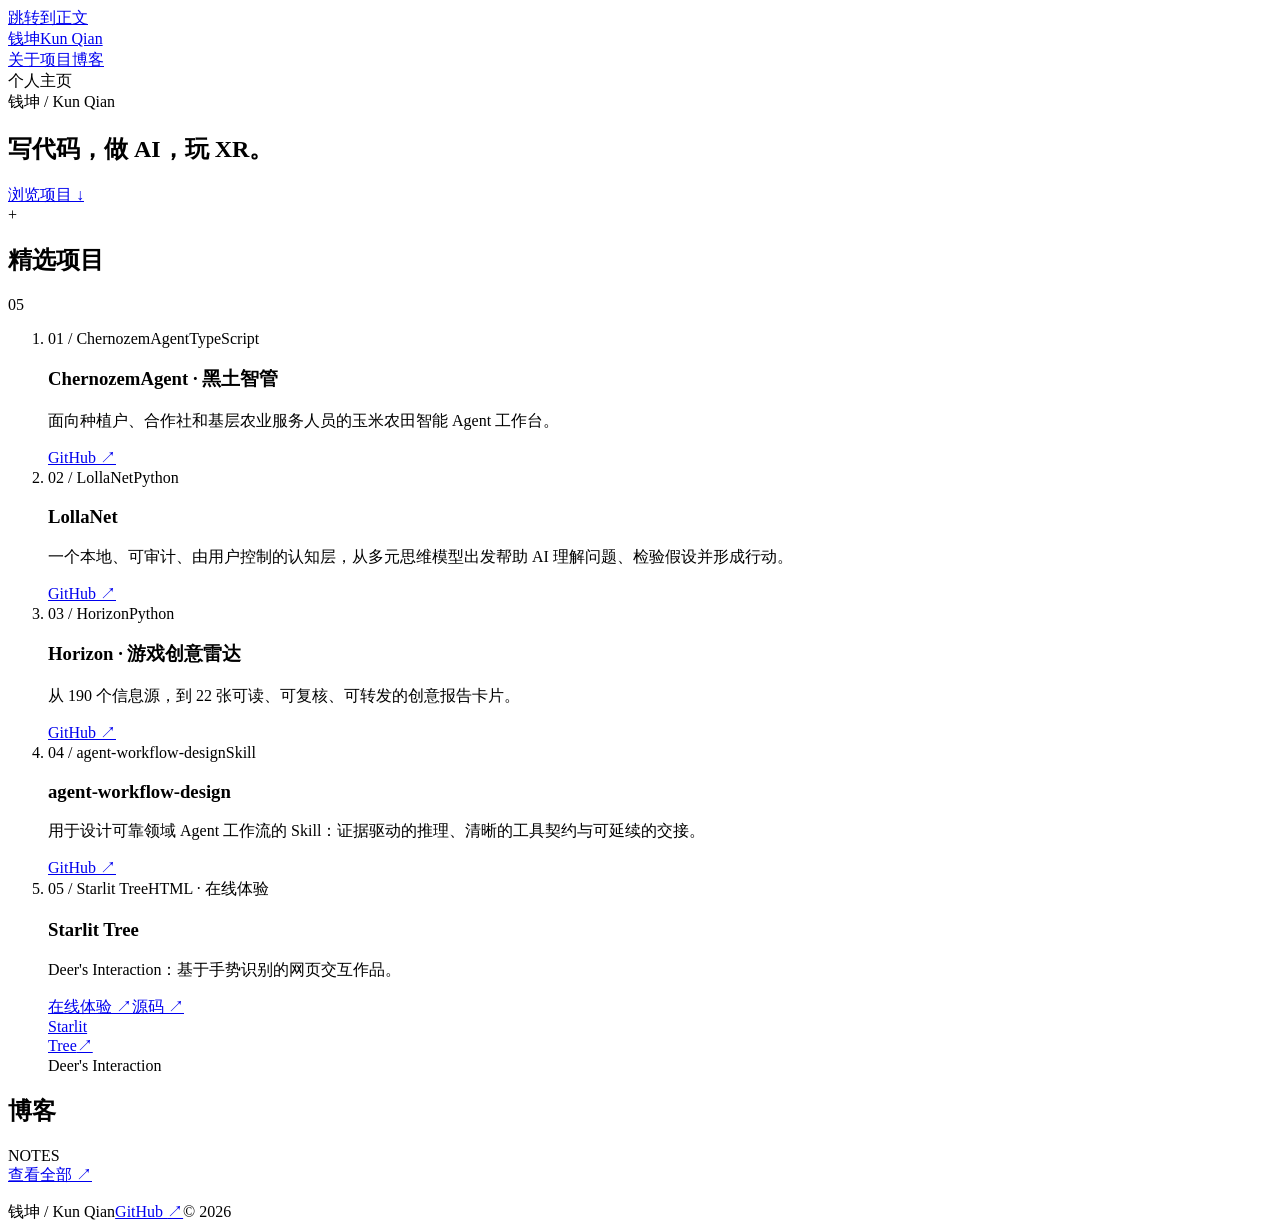
==== site/index.html @ 10a3b3a2 "Initial public site for www.qkdawn.com Static homepage, project grid, blog stub, and Starlit Tree." ====
<!doctype html>
<html lang="zh-CN">
<head>
  <meta charset="utf-8">
  <meta name="viewport" content="width=device-width, initial-scale=1">
  <meta name="color-scheme" content="light dark">
  <meta name="description" content="钱坤（Kun Qian）的项目作品集与博客。">
  <title>钱坤 · Kun Qian</title>
  <link rel="stylesheet" href="/styles.css">
</head>
<body>
  <a class="skip-link" href="#main">跳转到正文</a>
  <div class="site-shell">
    <header class="topbar">
      <a class="brand" href="/" aria-label="钱坤，返回首页"><span class="brand-cn">钱坤</span><span class="brand-en">Kun Qian</span></a>
      <nav aria-label="主导航"><a href="#about" aria-current="page">关于</a><a href="#projects">项目</a><a href="/blog">博客</a></nav>
    </header>

    <main id="main">
      <section class="hero" id="about" aria-labelledby="hero-title">
        <div class="hero-rail"><span>个人主页</span><span class="rail-line" aria-hidden="true"></span></div>
        <div class="hero-statement">
          <span class="eyebrow">钱坤 <span aria-hidden="true">/</span> Kun Qian</span>
          <h1 id="hero-title"><span>写代码，</span><span>做 <span class="tok">AI</span>，玩 <span class="tok">XR</span>。</span></h1>
          <a class="text-link hero-cta" href="#projects">浏览项目 <span aria-hidden="true">↓</span></a>
        </div>
        <div class="hero-aside" aria-hidden="true"><span class="axis-dot"></span><span class="axis-cross">+</span></div>
      </section>

      <section class="projects-section" id="projects" aria-labelledby="projects-title">
        <div class="section-ribbon"><h2 id="projects-title">精选项目</h2><span>05</span></div>
        <ol class="project-grid">
          <li class="project-cell project-one">
            <div class="project-strip"><span>01 / ChernozemAgent</span><span>TypeScript</span></div>
            <div class="project-content"><h3>ChernozemAgent <span>· 黑土智管</span></h3><p>面向种植户、合作社和基层农业服务人员的玉米农田智能 Agent 工作台。</p></div>
            <div class="project-bottom"><a href="https://github.com/qkdawn/ChernozemAgent" target="_blank" rel="noopener noreferrer">GitHub <span aria-hidden="true">↗</span></a></div>
          </li>
          <li class="project-cell project-two">
            <div class="project-strip"><span>02 / LollaNet</span><span>Python</span></div>
            <div class="project-content"><h3>LollaNet</h3><p>一个本地、可审计、由用户控制的认知层，从多元思维模型出发帮助 AI 理解问题、检验假设并形成行动。</p></div>
            <div class="project-bottom"><a href="https://github.com/qkdawn/LollaNet" target="_blank" rel="noopener noreferrer">GitHub <span aria-hidden="true">↗</span></a></div>
          </li>
          <li class="project-cell project-three">
            <div class="project-strip"><span>03 / Horizon</span><span>Python</span></div>
            <div class="project-content"><h3>Horizon <span>· 游戏创意雷达</span></h3><p>从 190 个信息源，到 22 张可读、可复核、可转发的创意报告卡片。</p></div>
            <div class="project-bottom"><a href="https://github.com/qkdawn/InforDetection" target="_blank" rel="noopener noreferrer">GitHub <span aria-hidden="true">↗</span></a></div>
          </li>
          <li class="project-cell project-four">
            <div class="project-strip"><span>04 / agent-workflow-design</span><span>Skill</span></div>
            <div class="project-content"><h3>agent-workflow-design</h3><p>用于设计可靠领域 Agent 工作流的 Skill：证据驱动的推理、清晰的工具契约与可延续的交接。</p></div>
            <div class="project-bottom"><a href="https://github.com/qkdawn/agent-workflow-design" target="_blank" rel="noopener noreferrer">GitHub <span aria-hidden="true">↗</span></a></div>
          </li>
          <li class="project-cell project-five">
            <div class="project-strip"><span>05 / Starlit Tree</span><span>HTML · 在线体验</span></div>
            <div class="starlit-layout">
              <div class="project-content"><h3>Starlit Tree</h3><p>Deer's Interaction：基于手势识别的网页交互作品。</p><div class="starlit-actions"><a href="/starlit">在线体验 <span aria-hidden="true">↗</span></a><a href="https://github.com/qkdawn/Starlit-Tree" target="_blank" rel="noopener noreferrer">源码 <span aria-hidden="true">↗</span></a></div></div>
              <a class="starlit-visual" href="/starlit" aria-label="打开 Starlit Tree 在线体验"><span class="visual-frame" aria-hidden="true"><span class="star-point point-a"></span><span class="star-point point-b"></span><span class="star-point point-c"></span><span class="star-point point-d"></span><span class="star-point point-e"></span><span class="star-point point-f"></span><span class="star-trace trace-a"></span><span class="star-trace trace-b"></span><span class="star-trace trace-c"></span><span class="visual-word">Starlit<br>Tree<span>↗</span></span></span></a>
            </div>
            <div class="project-bottom"><span>Deer's Interaction</span></div>
          </li>
        </ol>
      </section>

      <section class="writing-section" id="blog" aria-labelledby="blog-title">
        <div class="section-ribbon"><h2 id="blog-title">博客</h2><span>NOTES</span></div>
        <div class="writing-layout"><div class="writing-intro"><a class="text-link" href="/blog">查看全部 <span aria-hidden="true">↗</span></a></div><ul class="posts" id="posts"></ul></div>
      </section>
    </main>

    <footer class="footer"><span>钱坤 <span class="footer-slash">/</span> Kun Qian</span><a href="https://github.com/qkdawn" target="_blank" rel="noopener noreferrer">GitHub <span aria-hidden="true">↗</span></a><span>© 2026</span></footer>
  </div>
  <script src="/blog/posts.js"></script>
  <script>renderPosts(document.getElementById('posts'), 3);</script>
</body>
</html>
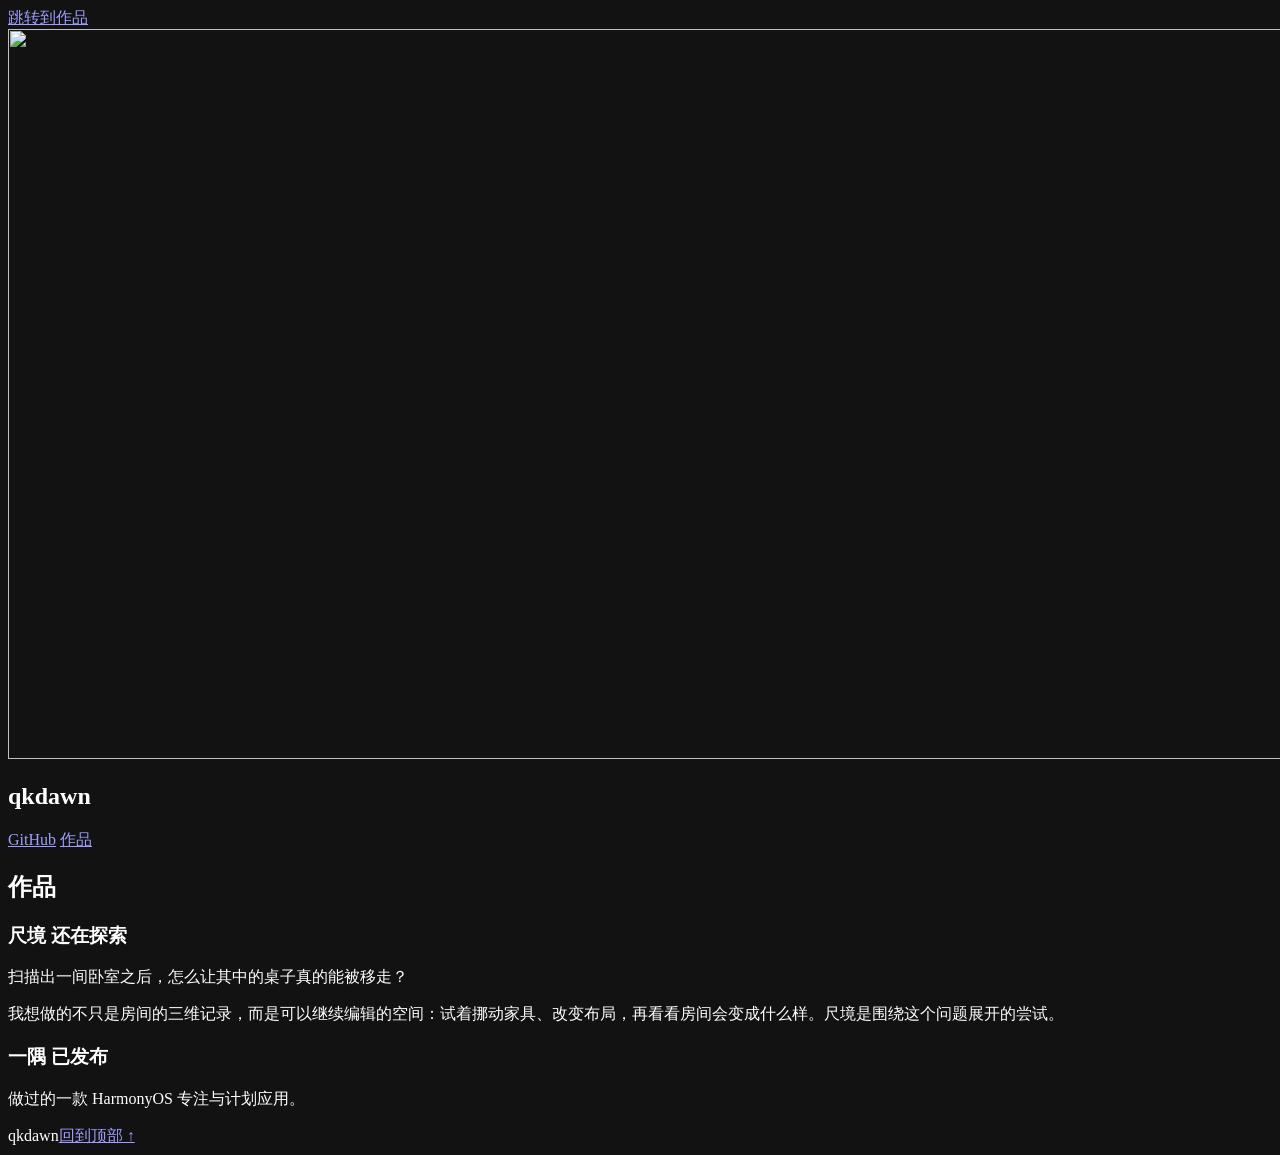
==== commit 488c5eb4: "Publish the stairwell homepage" ====
--- a/site/index.html
+++ b/site/index.html
@@ -3,73 +3,40 @@
 <head>
   <meta charset="utf-8">
   <meta name="viewport" content="width=device-width, initial-scale=1">
-  <meta name="color-scheme" content="light dark">
-  <meta name="description" content="钱坤（Kun Qian）的项目作品集与博客。">
-  <title>钱坤 · Kun Qian</title>
-  <link rel="stylesheet" href="/styles.css">
+  <meta name="color-scheme" content="dark">
+  <meta name="description" content="qkdawn 的个人主页。">
+  <title>qkdawn</title>
+  <link rel="stylesheet" href="/home.css">
+  <script src="/wall-plane.js" defer></script>
 </head>
 <body>
-  <a class="skip-link" href="#main">跳转到正文</a>
-  <div class="site-shell">
-    <header class="topbar">
-      <a class="brand" href="/" aria-label="钱坤，返回首页"><span class="brand-cn">钱坤</span><span class="brand-en">Kun Qian</span></a>
-      <nav aria-label="主导航"><a href="#about" aria-current="page">关于</a><a href="#projects">项目</a><a href="/blog">博客</a></nav>
-    </header>
-
-    <main id="main">
-      <section class="hero" id="about" aria-labelledby="hero-title">
-        <div class="hero-rail"><span>个人主页</span><span class="rail-line" aria-hidden="true"></span></div>
-        <div class="hero-statement">
-          <span class="eyebrow">钱坤 <span aria-hidden="true">/</span> Kun Qian</span>
-          <h1 id="hero-title"><span>写代码，</span><span>做 <span class="tok">AI</span>，玩 <span class="tok">XR</span>。</span></h1>
-          <a class="text-link hero-cta" href="#projects">浏览项目 <span aria-hidden="true">↓</span></a>
+  <a class="skip" href="#work">跳转到作品</a>
+  <main>
+    <section class="hero" aria-labelledby="name">
+      <img class="hero-art" src="/school-window-wide-strokes.webp" alt="" width="1700" height="730" fetchpriority="high">
+      <header class="identity">
+        <div class="wall-print">
+          <h1 id="name">qkdawn</h1>
+          <nav aria-label="主导航">
+            <a href="https://github.com/qkdawn" target="_blank" rel="noopener noreferrer">GitHub</a>
+            <a href="#work">作品</a>
+          </nav>
         </div>
-        <div class="hero-aside" aria-hidden="true"><span class="axis-dot"></span><span class="axis-cross">+</span></div>
-      </section>
-
-      <section class="projects-section" id="projects" aria-labelledby="projects-title">
-        <div class="section-ribbon"><h2 id="projects-title">精选项目</h2><span>05</span></div>
-        <ol class="project-grid">
-          <li class="project-cell project-one">
-            <div class="project-strip"><span>01 / ChernozemAgent</span><span>TypeScript</span></div>
-            <div class="project-content"><h3>ChernozemAgent <span>· 黑土智管</span></h3><p>面向种植户、合作社和基层农业服务人员的玉米农田智能 Agent 工作台。</p></div>
-            <div class="project-bottom"><a href="https://github.com/qkdawn/ChernozemAgent" target="_blank" rel="noopener noreferrer">GitHub <span aria-hidden="true">↗</span></a></div>
-          </li>
-          <li class="project-cell project-two">
-            <div class="project-strip"><span>02 / LollaNet</span><span>Python</span></div>
-            <div class="project-content"><h3>LollaNet</h3><p>一个本地、可审计、由用户控制的认知层，从多元思维模型出发帮助 AI 理解问题、检验假设并形成行动。</p></div>
-            <div class="project-bottom"><a href="https://github.com/qkdawn/LollaNet" target="_blank" rel="noopener noreferrer">GitHub <span aria-hidden="true">↗</span></a></div>
-          </li>
-          <li class="project-cell project-three">
-            <div class="project-strip"><span>03 / Horizon</span><span>Python</span></div>
-            <div class="project-content"><h3>Horizon <span>· 游戏创意雷达</span></h3><p>从 190 个信息源，到 22 张可读、可复核、可转发的创意报告卡片。</p></div>
-            <div class="project-bottom"><a href="https://github.com/qkdawn/InforDetection" target="_blank" rel="noopener noreferrer">GitHub <span aria-hidden="true">↗</span></a></div>
-          </li>
-          <li class="project-cell project-four">
-            <div class="project-strip"><span>04 / agent-workflow-design</span><span>Skill</span></div>
-            <div class="project-content"><h3>agent-workflow-design</h3><p>用于设计可靠领域 Agent 工作流的 Skill：证据驱动的推理、清晰的工具契约与可延续的交接。</p></div>
-            <div class="project-bottom"><a href="https://github.com/qkdawn/agent-workflow-design" target="_blank" rel="noopener noreferrer">GitHub <span aria-hidden="true">↗</span></a></div>
-          </li>
-          <li class="project-cell project-five">
-            <div class="project-strip"><span>05 / Starlit Tree</span><span>HTML · 在线体验</span></div>
-            <div class="starlit-layout">
-              <div class="project-content"><h3>Starlit Tree</h3><p>Deer's Interaction：基于手势识别的网页交互作品。</p><div class="starlit-actions"><a href="/starlit">在线体验 <span aria-hidden="true">↗</span></a><a href="https://github.com/qkdawn/Starlit-Tree" target="_blank" rel="noopener noreferrer">源码 <span aria-hidden="true">↗</span></a></div></div>
-              <a class="starlit-visual" href="/starlit" aria-label="打开 Starlit Tree 在线体验"><span class="visual-frame" aria-hidden="true"><span class="star-point point-a"></span><span class="star-point point-b"></span><span class="star-point point-c"></span><span class="star-point point-d"></span><span class="star-point point-e"></span><span class="star-point point-f"></span><span class="star-trace trace-a"></span><span class="star-trace trace-b"></span><span class="star-trace trace-c"></span><span class="visual-word">Starlit<br>Tree<span>↗</span></span></span></a>
-            </div>
-            <div class="project-bottom"><span>Deer's Interaction</span></div>
-          </li>
-        </ol>
-      </section>
-
-      <section class="writing-section" id="blog" aria-labelledby="blog-title">
-        <div class="section-ribbon"><h2 id="blog-title">博客</h2><span>NOTES</span></div>
-        <div class="writing-layout"><div class="writing-intro"><a class="text-link" href="/blog">查看全部 <span aria-hidden="true">↗</span></a></div><ul class="posts" id="posts"></ul></div>
-      </section>
-    </main>
-
-    <footer class="footer"><span>钱坤 <span class="footer-slash">/</span> Kun Qian</span><a href="https://github.com/qkdawn" target="_blank" rel="noopener noreferrer">GitHub <span aria-hidden="true">↗</span></a><span>© 2026</span></footer>
-  </div>
-  <script src="/blog/posts.js"></script>
-  <script>renderPosts(document.getElementById('posts'), 3);</script>
+      </header>
+    </section>
+    <section class="work" id="work" aria-labelledby="work-title">
+      <h2 id="work-title">作品</h2>
+      <article>
+        <h3>尺境 <span>还在探索</span></h3>
+        <p>扫描出一间卧室之后，怎么让其中的桌子真的能被移走？</p>
+        <p class="secondary">我想做的不只是房间的三维记录，而是可以继续编辑的空间：试着挪动家具、改变布局，再看看房间会变成什么样。尺境是围绕这个问题展开的尝试。</p>
+      </article>
+      <article>
+        <h3>一隅 <span>已发布</span></h3>
+        <p>做过的一款 HarmonyOS 专注与计划应用。</p>
+      </article>
+      <footer><span>qkdawn</span><a href="#name">回到顶部 ↑</a></footer>
+    </section>
+  </main>
 </body>
 </html>
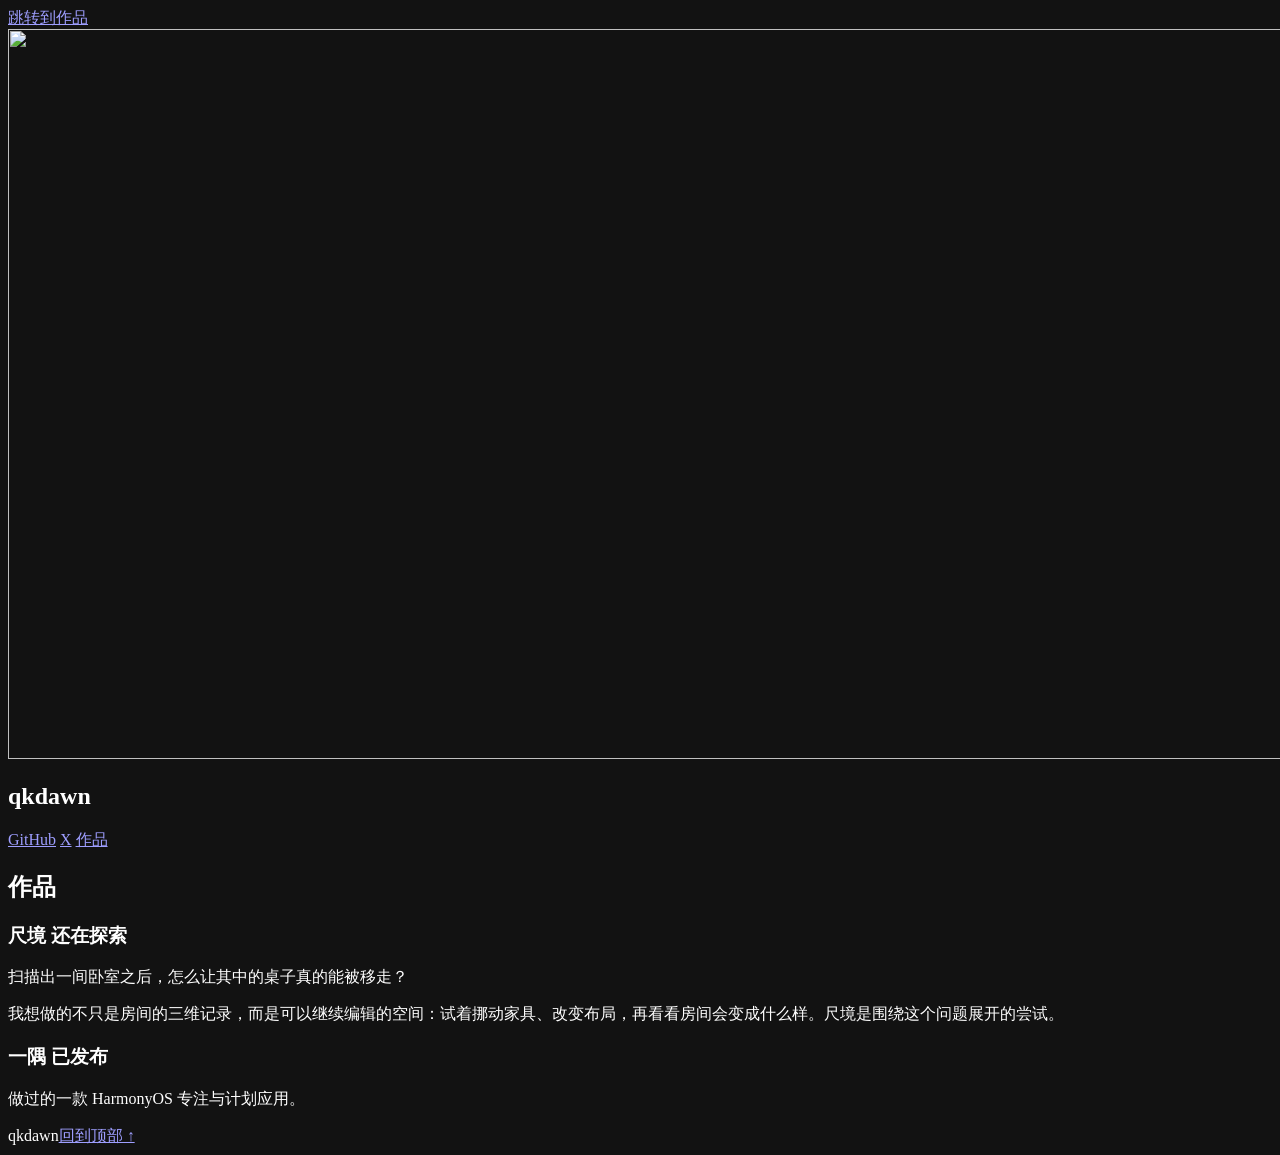
==== commit 5755f054: "Add X profile link to the homepage" ====
--- a/site/index.html
+++ b/site/index.html
@@ -19,6 +19,7 @@
           <h1 id="name">qkdawn</h1>
           <nav aria-label="主导航">
             <a href="https://github.com/qkdawn" target="_blank" rel="noopener noreferrer">GitHub</a>
+            <a href="https://x.com/qkdawnx" aria-label="X 个人主页" target="_blank" rel="noopener noreferrer">X</a>
             <a href="#work">作品</a>
           </nav>
         </div>
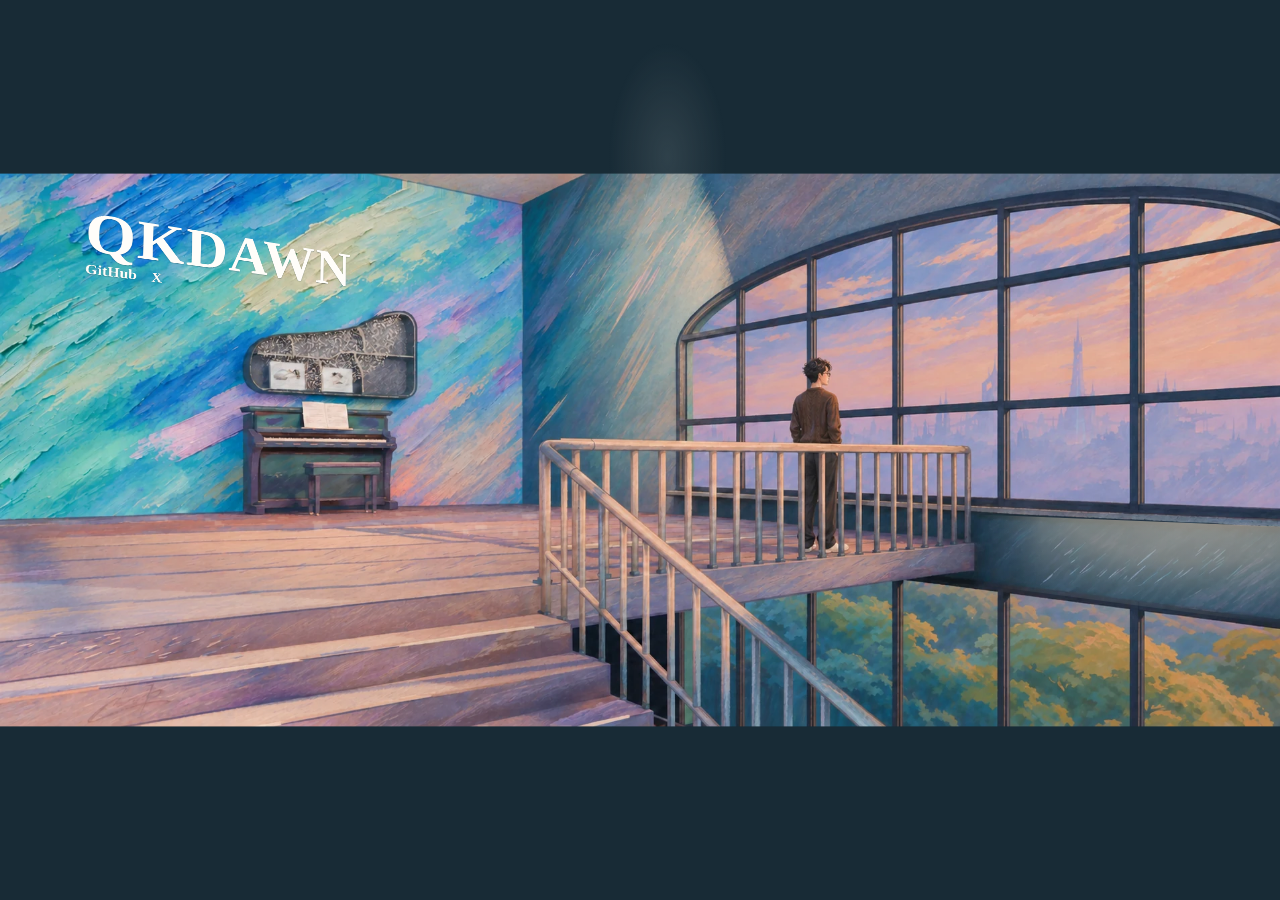
==== commit 874806a1: "Refresh homepage with the approved window-light scene" ====
--- a/site/index.html
+++ b/site/index.html
@@ -6,38 +6,241 @@
   <meta name="color-scheme" content="dark">
   <meta name="description" content="qkdawn 的个人主页。">
   <title>qkdawn</title>
-  <link rel="stylesheet" href="/home.css">
-  <script src="/wall-plane.js" defer></script>
+  <style>/* The school window is part of one continuous painted surface. */
+:root {
+  color-scheme: dark;
+  --ground: #203436;
+  --ink: #f1ebdc;
+  --muted: #c0cbc3;
+  font-family: -apple-system, BlinkMacSystemFont, "Segoe UI", "PingFang SC", "Microsoft YaHei", sans-serif;
+  -webkit-text-size-adjust: 100%;
+}
+* { box-sizing: border-box; }
+html { scroll-padding-top: 26px; }
+body { margin: 0; background: var(--ground); color: var(--ink); font-size: 15px; line-height: 1.95; }
+a { color: inherit; text-decoration: none; }
+a:hover { text-decoration: underline; text-underline-offset: 5px; }
+a:focus-visible { outline: 2px solid #edce9f; outline-offset: 5px; }
+.skip { position: absolute; top: -80px; left: 20px; padding: 8px 14px; background: var(--ground); z-index: 5; }
+.skip:focus { top: 15px; }
+.hero { position: relative; display: grid; align-items: center; min-height: clamp(545px, 47vw, 900px); isolation: isolate; overflow: hidden; }
+.hero-art { position: absolute; inset: 0; width: 100%; height: 100%; object-fit: cover; object-position: 23% 50%; z-index: -2; }
+.hero::before { content: ""; position: absolute; inset: 0; z-index: -1; pointer-events: none; background: linear-gradient(0deg,var(--ground) 1%,transparent 11%); }
+.identity { width: min(82%, 1260px); margin-inline: auto; padding-bottom: clamp(45px, 9vw, 130px); }
+h1 { font-family: Georgia, "Times New Roman", serif; font-size: clamp(61px, 7.2vw, 104px); line-height: 1.04; font-weight: 400; letter-spacing: -.065em; margin: 0 0 17px; }
+nav { display: flex; gap: 28px; align-items: center; white-space: nowrap; font-size: 13px; }
+nav a { display: inline-flex; align-items: center; min-height: 44px; }
+.work { width: min(calc(100% - 48px), 680px); margin: 0 auto; padding: 52px 0 36px; }
+h2 { font-size: 12px; font-weight: 400; color: var(--muted); letter-spacing: .1em; margin: 0 0 34px; }
+article { padding: 0 0 28px; margin-bottom: 32px; border-bottom: 1px solid #9fb6aa38; }
+h3 { font-size: 18px; font-weight: 500; margin: 0 0 18px; }
+h3 span { color: var(--muted); font-size: 11px; font-weight: 400; margin-left: 17px; }
+p { margin: 0 0 13px; }
+.secondary { color: var(--muted); font-size: 14px; }
+footer { display: flex; justify-content: space-between; color: var(--muted); font-size: 11px; padding-top: 27px; }
+footer a { padding: 6px 0 6px 10px; }
+@media (orientation: portrait) {
+  .hero { min-height: clamp(470px, 64svh, 550px); align-items: start; }
+  .identity { padding: 73px 0 0; }
+  h1 { font-size: clamp(54px, 12vw, 75px); margin-bottom: 8px; }
+  nav { gap: 22px; }
+  .hero-art { top: 120px; bottom: 0; height: calc(100% - 120px); object-position: 57% 50%;
+    mask-image: linear-gradient(transparent,#000 27%); }
+  .hero::before { background: linear-gradient(0deg,var(--ground) 1%,transparent 21%); }
+  .work { padding-top: 23px; }
+}
+/* The full lockup shares the calibrated wall plane on desktop. */
+@media screen and (orientation: landscape) {
+  .wall-print { color: #eee3cc; }
+  .has-wall-plane .wall-print {
+    position: absolute;
+    top: 0; left: 0;
+    width: 425px; height: 190px;
+    transform-origin: 0 0;
+    transform: var(--wall-transform);
+  }
+  .has-wall-plane .wall-print h1 {
+    font-size: 127px;
+    line-height: 1;
+    margin: 0 0 12px;
+    opacity: .93;
+  }
+  .has-wall-plane .wall-print nav {
+    font-size: 20px;
+    gap: 34px;
+  }
+  .has-wall-plane .wall-print nav a { min-height: 50px; }
+}
+@media print { .skip { display: none; } }
+
+:root {--ground:#182b36}
+.hero {min-height:0;display:block;aspect-ratio:1908/824}
+.hero-art {top:0;height:100%;object-position:50% center;mask-image:none}
+.hero::before {background:linear-gradient(180deg, #14273835 0%, transparent 33%, transparent 88%, #182b36 100%);}
+.identity {position:absolute;inset:12% auto auto 9%;width:auto;margin:0;padding:0}
+.wall-print {color:#fff1d9;text-shadow:0 1px 2px #152937,0 3px 12px #15293782}
+h1 {font-size:clamp(39px,5.25vw,85px);margin:0}
+nav {gap:18px}
+nav a {font-size:13px;min-height:38px}
+@media(orientation: portrait) {
+ .hero {aspect-ratio:auto;height:clamp(480px,73svh,680px)}
+ .hero-art {object-position:60% 50%}
+ .hero::before {background:linear-gradient(180deg,#182b36e8 0%,#182b3638 31%,transparent 43%,transparent 84%,#182b36 100%)}
+ .identity {inset:5% auto auto 7%}
+ h1 {font-size:clamp(42px,10vw,62px)}
+}
+
+/* One viewport; keep the complete artwork on large screens. */
+html,body {margin:0}
+.hero {height:100vh;height:100svh;aspect-ratio:auto}
+.hero-art {object-fit:contain}
+.hero::before {background:none}
+.identity {inset:max(7%, calc((100% - 43.19vw) / 2 + 4vw)) auto auto 9%}
+@media(orientation: portrait) {
+  .hero-art {object-fit:cover;object-position:60% 50%}
+  .hero::before {background:linear-gradient(180deg,#182b36df 0%,#182b3630 24%,transparent 39%)}
+  .identity {inset:max(5%, env(safe-area-inset-top)) auto auto 7%}
+}
+
+.room-views{display:none}
+@media(orientation: portrait){
+.hero{touch-action:pan-y pinch-zoom}
+.hero-art{object-position:19.5% 50%;transition:object-position .52s ease-in-out}
+.hero[data-view="window"] .hero-art{object-position:67% 50%}
+.room-views{display:flex;position:absolute;bottom:max(16px,env(safe-area-inset-bottom));left:50%;transform:translateX(-50%);z-index:1;padding:3px;gap:2px;border:1px solid #f1dec660;border-radius:24px;background:#142732ea}
+.room-views button{font:inherit;font-size:13px;min-height:44px;border:0;border-radius:20px;padding:0 16px;white-space:nowrap;color:#f2e8dc;background:transparent;cursor:pointer}
+.room-views button[aria-pressed="true"]{background:#f4e3cb;color:#172936}
+.room-views button:focus-visible{outline:2px solid #e9bf7c;outline-offset:3px}
+}
+@media(prefers-reduced-motion:reduce){.hero-art{transition:none}}
+
+.room-art {position:absolute;inset:0;width:100%;height:100%;z-index:0;display:block}
+.wall-ink {fill:#152e3c;stroke:#fcdeb0;stroke-width:.7px;stroke-opacity:.23;paint-order:stroke;mix-blend-mode:multiply}
+.imprint-name {font:700 55px Georgia,"Times New Roman",serif;letter-spacing:.055em}
+.wall-link {font:600 19px Georgia,"Times New Roman",serif;outline:none}
+.wall-link:focus-visible rect {stroke:#172e42;stroke-width:2px;stroke-opacity:1}
+.wall-link:hover text,.wall-link:focus-visible text {text-decoration:underline}
+@media(orientation: portrait) {
+  .room-art {--canvas:max(100vw,231.5534vh);--canvas:max(100vw,231.5534svh);left:calc((100vw - var(--canvas)) * .195);width:var(--canvas);transition:left .52s ease-in-out}
+  .hero[data-view="window"] .room-art {left:calc((100vw - var(--canvas)) * .67)}
+}
+@media(prefers-reduced-motion:reduce){.room-art{transition:none}}
+
+.print-layer { pointer-events:none; mix-blend-mode:multiply; }
+.wall-ink3d {position:absolute;inset:0 auto auto 0;width:424px;height:80px;transform-origin:0 0; color:#152e3c; pointer-events:none;text-shadow:0 .6px #e7d8af65; }
+.wall-ink3d h1 {font:700 54px/1.04 Georgia,"Times New Roman",serif;letter-spacing:.02em;margin:0}
+.wall-ink3d nav {margin:0;gap:16px}
+.wall-ink3d a.wall-link {pointer-events:auto;min-height:32px;font:600 22px Georgia,"Times New Roman",serif;padding-inline:2px 8px}
+.wall-ink3d a.wall-link:focus-visible {outline:2px solid #183447;outline-offset:2px}
+
+.print-layer {mix-blend-mode:normal}
+.wall-ink3d {transform:var(--wall-wide);color:#fffdf9;text-shadow:0 1px 2px #17344066}
+.wall-ink3d h1 {font-size:70px;line-height:1.01}
+.wall-ink3d a.wall-link {font-size:24px}
+.wall-ink3d a.wall-link:focus-visible {outline-color:#fffdf9}
+@media(orientation: landscape) {
+ .wall-ink3d {width:600px}
+ .wall-ink3d h1 {font-size:112px}
+ .wall-ink3d a.wall-link {font-size:27px}
+}
+@media(orientation: portrait) {
+ .wall-ink3d {transform:var(--wall-phone)}
+ .wall-ink3d h1 {font-size:66px}
+}
+</style>
 </head>
 <body>
-  <a class="skip" href="#work">跳转到作品</a>
   <main>
-    <section class="hero" aria-labelledby="name">
-      <img class="hero-art" src="/school-window-wide-strokes.webp" alt="" width="1700" height="730" fetchpriority="high">
-      <header class="identity">
-        <div class="wall-print">
-          <h1 id="name">qkdawn</h1>
-          <nav aria-label="主导航">
-            <a href="https://github.com/qkdawn" target="_blank" rel="noopener noreferrer">GitHub</a>
-            <a href="https://x.com/qkdawnx" aria-label="X 个人主页" target="_blank" rel="noopener noreferrer">X</a>
-            <a href="#work">作品</a>
-          </nav>
-        </div>
-      </header>
-    </section>
-    <section class="work" id="work" aria-labelledby="work-title">
-      <h2 id="work-title">作品</h2>
-      <article>
-        <h3>尺境 <span>还在探索</span></h3>
-        <p>扫描出一间卧室之后，怎么让其中的桌子真的能被移走？</p>
-        <p class="secondary">我想做的不只是房间的三维记录，而是可以继续编辑的空间：试着挪动家具、改变布局，再看看房间会变成什么样。尺境是围绕这个问题展开的尝试。</p>
-      </article>
-      <article>
-        <h3>一隅 <span>已发布</span></h3>
-        <p>做过的一款 HarmonyOS 专注与计划应用。</p>
-      </article>
-      <footer><span>qkdawn</span><a href="#name">回到顶部 ↑</a></footer>
-    </section>
+    <section class="hero" data-view="piano" aria-labelledby="name">
+      <svg class="room-art" width="1908" height="824" viewBox="0 0 1908 824" preserveAspectRatio="xMidYMid meet" aria-label="晚霞下的琴房">
+  <image href="[data-uri]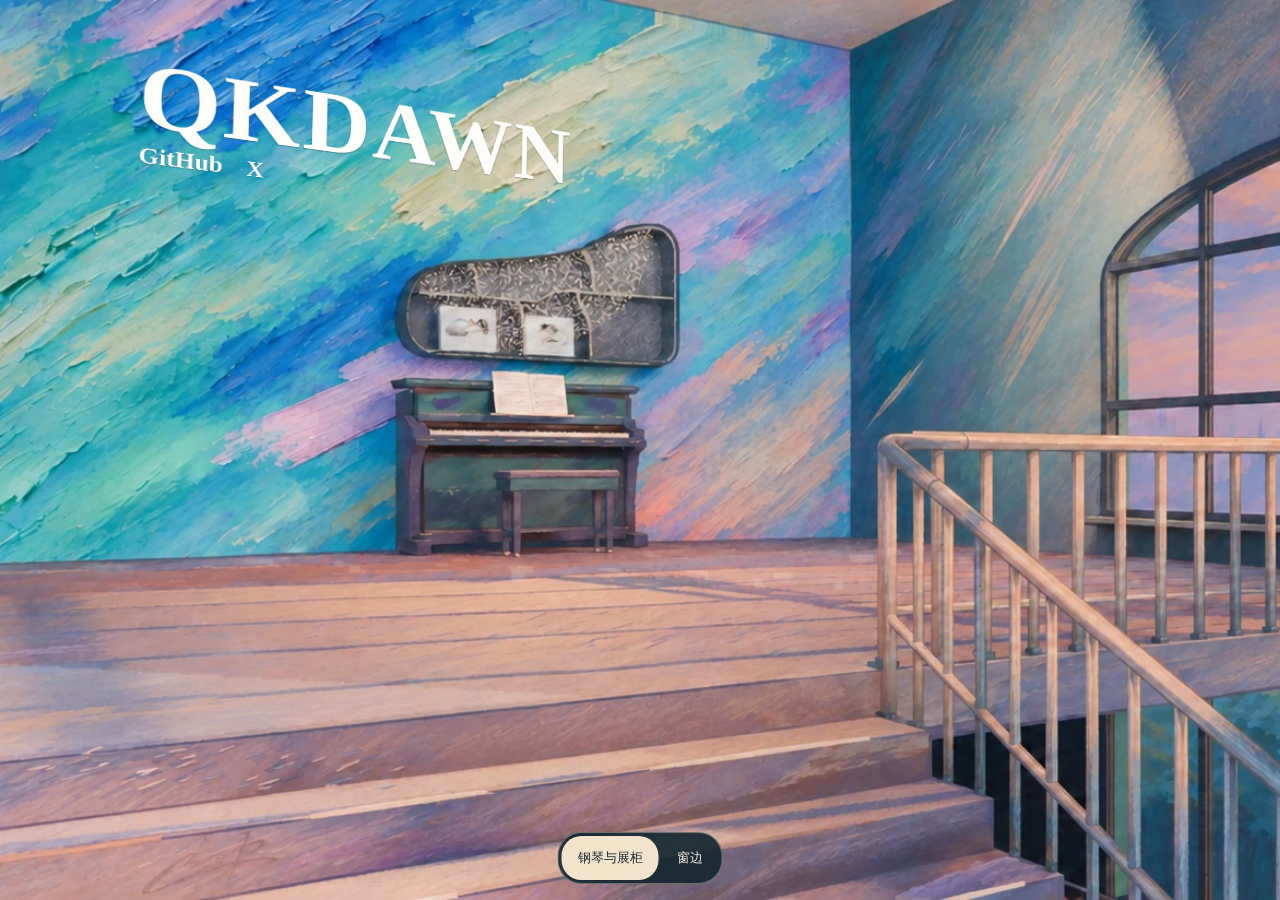
==== commit cf581ae7: "Fill the homepage viewport without letterboxing" ====
--- a/site/index.html
+++ b/site/index.html
@@ -103,7 +103,7 @@
 }
 
 .room-views{display:none}
-@media(orientation: portrait){
+@media(max-aspect-ratio:31/20){
 .hero{touch-action:pan-y pinch-zoom}
 .hero-art{object-position:19.5% 50%;transition:object-position .52s ease-in-out}
 .hero[data-view="window"] .hero-art{object-position:67% 50%}
@@ -147,12 +147,28 @@
  .wall-ink3d {transform:var(--wall-phone)}
  .wall-ink3d h1 {font-size:66px}
 }
+
+/* Full-bleed fix: every painted layer and wall print uses the same SVG plane. */
+html,body {height:100%;overflow:hidden}
+.hero {min-height:0;height:100vh;height:100svh;height:100dvh}
+.room-art {--canvas:max(100vw,231.553398vh);--canvas:max(100vw,231.553398svh);--canvas:max(100vw,231.553398dvh);width:var(--canvas);height:100%;left:0;right:auto}
+@media(orientation: portrait) {
+ .room-art {left:calc((100vw - var(--canvas)) * .195)}
+ .hero[data-view="window"] .room-art {left:calc((100vw - var(--canvas)) * .67)}
+}
+/* 4:3 and near-square landscape cannot show both distant subjects at once.
+   Reuse the same two views; keep the landscape type scale and wall geometry. */
+@media(orientation: landscape) and (max-aspect-ratio:31/20) {
+ .room-art {left:0;transition:left .52s ease-in-out}
+ .hero[data-view="window"] .room-art {left:calc(100vw - var(--canvas))}
+}
+@media(prefers-reduced-motion:reduce){.room-art{transition:none}}
 </style>
 </head>
 <body>
   <main>
     <section class="hero" data-view="piano" aria-labelledby="name">
-      <svg class="room-art" width="1908" height="824" viewBox="0 0 1908 824" preserveAspectRatio="xMidYMid meet" aria-label="晚霞下的琴房">
+      <svg class="room-art" width="1908" height="824" viewBox="0 0 1908 824" preserveAspectRatio="xMinYMin slice" aria-label="晚霞下的琴房">
   <image href="[data-uri]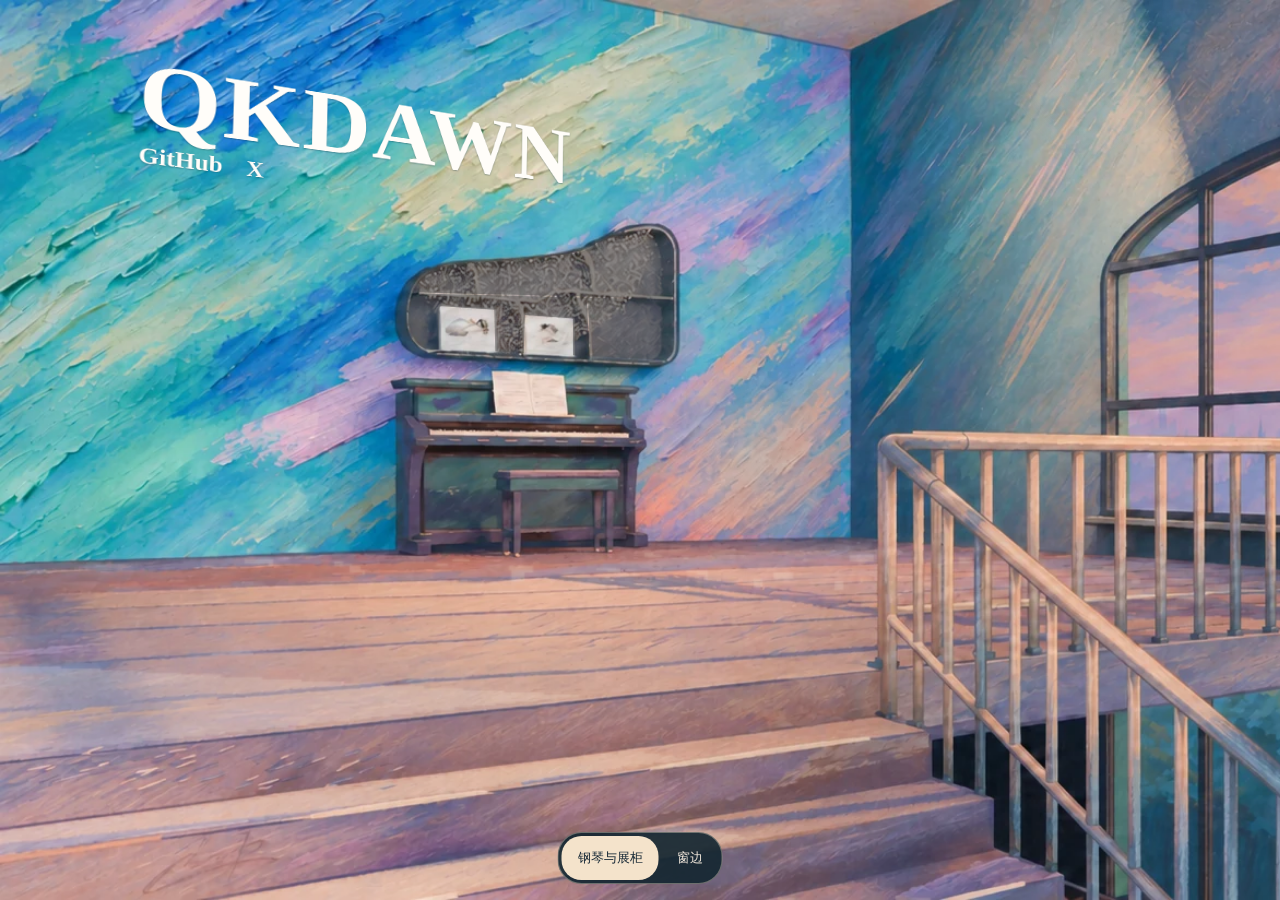
==== commit cc61c84f: "Soften harsh highlights on the display cabinet glass" ====
--- a/site/index.html
+++ b/site/index.html
@@ -169,7 +169,7 @@
   <main>
     <section class="hero" data-view="piano" aria-labelledby="name">
       <svg class="room-art" width="1908" height="824" viewBox="0 0 1908 824" preserveAspectRatio="xMinYMin slice" aria-label="晚霞下的琴房">
-  <image href="[data-uri]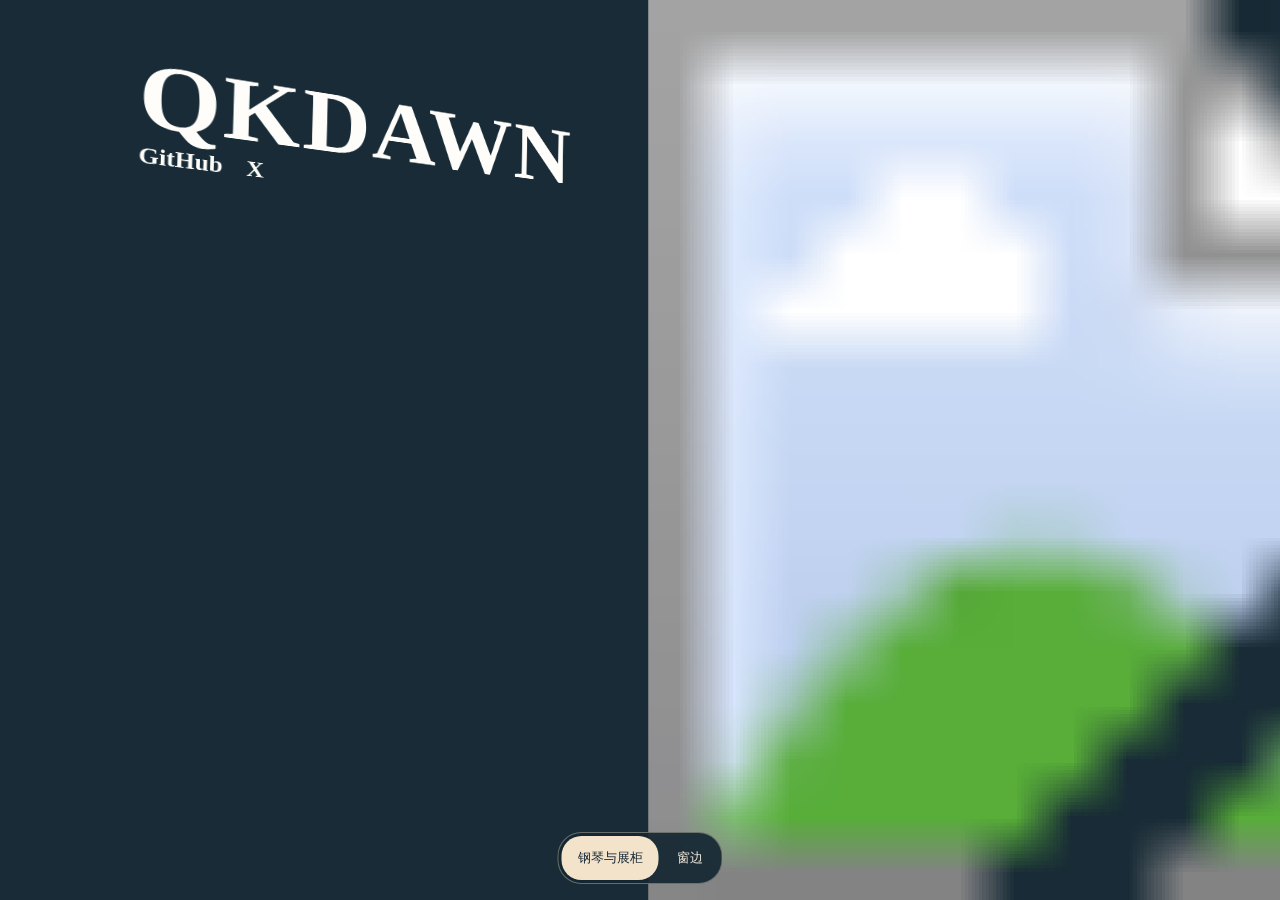
==== commit 937e7682: "Publish updated painterly piano room render" ====
--- a/site/index.html
+++ b/site/index.html
@@ -169,65 +169,8 @@
   <main>
     <section class="hero" data-view="piano" aria-labelledby="name">
       <svg class="room-art" width="1908" height="824" viewBox="0 0 1908 824" preserveAspectRatio="xMinYMin slice" aria-label="晚霞下的琴房">
-  <image id="room-pigment" href="[data-uri]